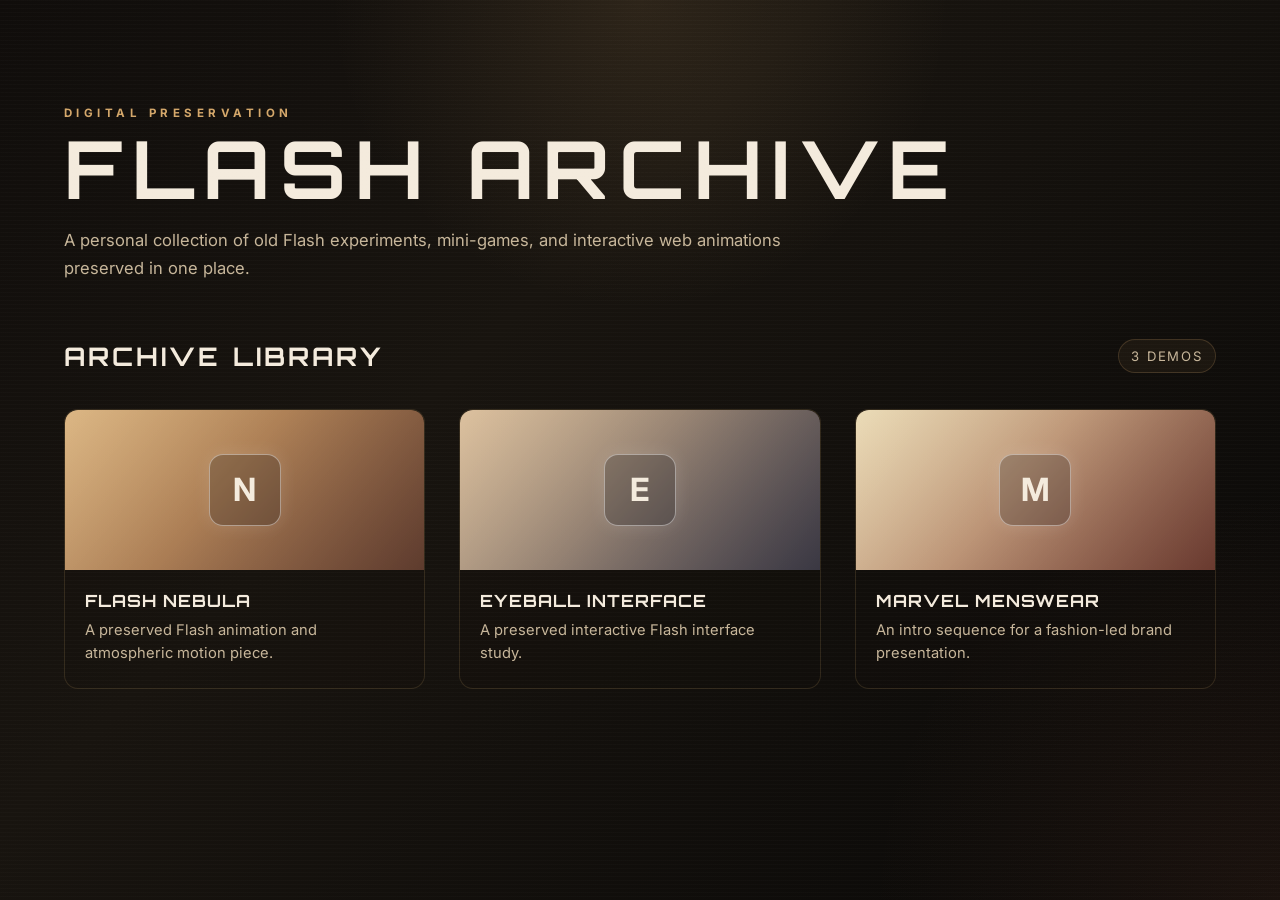
==== index.html @ b90683f7 "Initial Flash Archive site" ====
<!DOCTYPE html>
<html lang="en">
  <head>
    <meta charset="UTF-8" />
    <meta name="viewport" content="width=device-width, initial-scale=1.0" />
    <title>Flash Archive</title>
    <meta
      name="description"
      content="A home for archived Flash experiments, animations, and mini-games."
    />
    <link rel="preconnect" href="https://fonts.googleapis.com" />
    <link rel="preconnect" href="https://fonts.gstatic.com" crossorigin />
    <link
      href="https://fonts.googleapis.com/css2?family=Orbitron:wght@500;700;800&family=Inter:wght@400;500;600;700&display=swap"
      rel="stylesheet"
    />
    <link rel="stylesheet" href="assets/css/styles.css" />
  </head>
  <body>
    <div class="page-shell">
      <header class="site-header">
        <div class="brand-block">
          <p class="eyebrow">digital preservation</p>
          <h1>Flash Archive</h1>
        </div>
        <p class="subtitle">
          A personal collection of old Flash experiments, mini-games, and interactive
          web animations preserved in one place.
        </p>
      </header>

      <main>
        <section class="archive-panel">
          <div class="section-heading">
            <h2>Archive Library</h2>
            <span id="demo-count">0 demos</span>
          </div>
          <div id="demo-grid" class="demo-grid" aria-live="polite"></div>
        </section>
      </main>
    </div>

    <script src="assets/js/main.js"></script>
  </body>
</html>
---- assets/css/styles.css ----
:root {
  --bg: #120f0d;
  --bg-panel: rgba(24, 18, 14, 0.9);
  --bg-card: #1d1714;
  --bg-card-alt: #261f1a;
  --text: #f4ebdd;
  --muted: #c7b69a;
  --accent: #d4a76a;
  --accent-strong: #b86b4a;
  --accent-warm: #f0d3a3;
  --border: rgba(212, 167, 106, 0.24);
  --shadow: 0 18px 40px rgba(10, 7, 5, 0.7);
  --scanline: rgba(255, 255, 255, 0.025);
}

* {
  box-sizing: border-box;
}

html {
  scroll-behavior: smooth;
}

body {
  position: relative;
  margin: 0;
  min-height: 100vh;
  font-family: "Inter", sans-serif;
  color: var(--text);
  background:
    radial-gradient(circle at top, rgba(212, 167, 106, 0.12), transparent 28%),
    radial-gradient(circle at bottom right, rgba(184, 107, 74, 0.10), transparent 26%),
    linear-gradient(135deg, #100d0b 0%, #18140f 38%, #090807 100%);
}

body::before {
  content: "";
  position: fixed;
  inset: 0;
  background: repeating-linear-gradient(
    to bottom,
    var(--scanline),
    var(--scanline) 1px,
    transparent 1px,
    transparent 4px
  );
  pointer-events: none;
  opacity: 0.8;
}

img {
  max-width: 100%;
  display: block;
}

.page-shell {
  max-width: 1200px;
  margin: 0 auto;
  padding: 80px 24px 100px;
}

.site-header {
  margin-bottom: 56px;
  padding: 26px 0px 0;
  border: 0;
  border-radius: 0;
  background: transparent;
  box-shadow: none;
}

.brand-block {
  margin-bottom: 18px;
}

.eyebrow {
  margin: 0 0 8px;
  font-size: 0.72rem;
  letter-spacing: 0.28rem;
  text-transform: uppercase;
  color: var(--accent);
  font-weight: 700;
  text-shadow: none;
}

h1,
h2,
h3 {
  margin: 0;
  font-family: "Orbitron", sans-serif;
}

h1 {
  font-size: clamp(2.5rem, 7vw, 5rem);
  letter-spacing: 0.12em;
  text-transform: uppercase;
  line-height: 1;
  text-shadow: none;
}

.subtitle {
  max-width: 760px;
  margin: 0;
  color: var(--muted);
  font-size: 1.04rem;
  line-height: 1.7;
}

.archive-panel {
  background: transparent;
  border: 0;
  border-radius: 0;
  box-shadow: none;
  padding: 0;
  backdrop-filter: none;
}

.section-heading {
  display: flex;
  align-items: center;
  justify-content: space-between;
  gap: 16px;
  margin-bottom: 36px;
}

.section-heading h2 {
  font-size: clamp(1.1rem, 2vw, 1.7rem);
  letter-spacing: 0.12em;
  text-transform: uppercase;
  color: var(--text);
}

#demo-count {
  color: var(--muted);
  font-size: 0.82rem;
  letter-spacing: 0.14em;
  text-transform: uppercase;
  padding: 8px 12px;
  border: 1px solid rgba(212, 167, 106, 0.2);
  border-radius: 999px;
  background: rgba(212, 167, 106, 0.06);
}

.demo-grid {
  display: grid;
  grid-template-columns: repeat(auto-fit, minmax(220px, 1fr));
  gap: 34px;
}

.demo-card {
  background: rgba(24, 18, 14, 0.18);
  border: 1px solid rgba(212, 167, 106, 0.16);
  border-radius: 14px;
  overflow: hidden;
  transition: transform 0.2s ease, border-color 0.2s ease, opacity 0.2s ease;
  min-height: 280px;
  box-shadow: none;
}

.demo-card:hover {
  transform: translateY(-2px);
  border-color: rgba(212, 167, 106, 0.36);
  box-shadow: none;
  opacity: 0.96;
}

.demo-link {
  height: 100%;
  display: block;
  color: inherit;
  text-decoration: none;
}

.demo-thumb {
  position: relative;
  display: grid;
  place-items: center;
  min-height: 160px;
  background: linear-gradient(135deg, var(--thumb-start), var(--thumb-end));
  border: 0;
  border-radius: 12px 12px 0 0;
  isolation: isolate;
}

.demo-thumb::before {
  content: "";
  position: absolute;
  inset: 0;
  background: linear-gradient(130deg, rgba(255, 255, 255, 0.18), transparent 45%, rgba(0, 0, 0, 0.25));
}

.demo-thumb::after {
  content: "";
  position: absolute;
  inset: 12px;
  border: 0;
  border-radius: 12px;
  z-index: 0;
}

.demo-thumb span {
  position: relative;
  z-index: 1;
  display: inline-flex;
  align-items: center;
  justify-content: center;
  width: 72px;
  height: 72px;
  border-radius: 14px;
  border: 1px solid rgba(255,255,255,0.42);
  background: rgba(8, 12, 22, 0.22);
  font-size: 2rem;
  font-weight: 700;
  box-shadow: 0 0 18px rgba(255, 255, 255, 0.12);
  backdrop-filter: blur(2px);
}

.demo-card-body {
  padding: 20px 20px 22px;
}

.demo-card-body h3 {
  font-size: 1.05rem;
  margin-bottom: 8px;
  letter-spacing: 0.06em;
  text-transform: uppercase;
}

.demo-card-body p {
  margin: 0;
  color: var(--muted);
  line-height: 1.6;
  font-size: 0.92rem;
}

.demo-page {
  min-height: 100vh;
  background: #000;
}

.demo-page[data-theme="nebula"],
.demo-page[data-theme="eyeball"],
.demo-page[data-theme="marvel"],
.demo-page[data-theme="music"],
.demo-page[data-theme="demo-04"] {
  background: #000;
}

.demo-header {
  max-width: 1100px;
  margin: 0 auto;
  padding: 44px 24px 12px;
}

.back-link {
  display: inline-block;
  margin-bottom: 10px;
  color: #fff;
  text-decoration: none;
  font-weight: 700;
  opacity: 0.8;
}

.demo-header h1 {
  font-size: clamp(2rem, 5vw, 3.4rem);
  letter-spacing: 0.08em;
  color: #fff;
}

.demo-shell {
  max-width: 1100px;
  margin: 0 auto;
  padding: 18px 24px 80px;
}

.demo-stage {
  padding: 12px;
  border-radius: 16px;
  border: 1px solid rgba(255, 255, 255, 0.09);
  box-shadow: none;
  background: #000;
  display: flex;
  align-items: center;
  justify-content: center;
}

.demo-page[data-theme="nebula"] .demo-stage,
.demo-page[data-theme="eyeball"] .demo-stage,
.demo-page[data-theme="marvel"] .demo-stage,
.demo-page[data-theme="music"] .demo-stage,
.demo-page[data-theme="demo-04"] .demo-stage {
  background: #000;
  border-color: rgba(255, 255, 255, 0.08);
}

.flash-placeholder {
  display: grid;
  place-items: center;
  min-height: 540px;
  border-radius: 14px;
  background: #0d0d0d;
  border: 1px solid rgba(255, 255, 255, 0.08);
  color: var(--text);
  text-align: center;
  padding: 28px;
}

.flash-placeholder strong {
  display: block;
  margin-bottom: 10px;
  font-size: 1.3rem;
}

.flash-placeholder p {
  margin: 0;
  color: var(--muted);
  max-width: 600px;
  line-height: 1.7;
}

.flash-frame {
  display: none;
  width: 100%;
  min-height: 540px;
  border: 0;
  border-radius: 14px;
  background: #000;
  margin: 0 auto;
}

#flash-stage {
  display: flex;
  justify-content: center;
  align-items: center;
  width: 100%;
}

#flash-stage > * {
  margin: 0 auto;
}

@media (max-width: 640px) {
  .page-shell {
    padding-top: 36px;
  }

  .archive-panel {
    padding: 18px 14px;
  }

  .section-heading {
    flex-direction: column;
    align-items: flex-start;
  }

  .demo-stage {
    padding: 14px;
  }
}
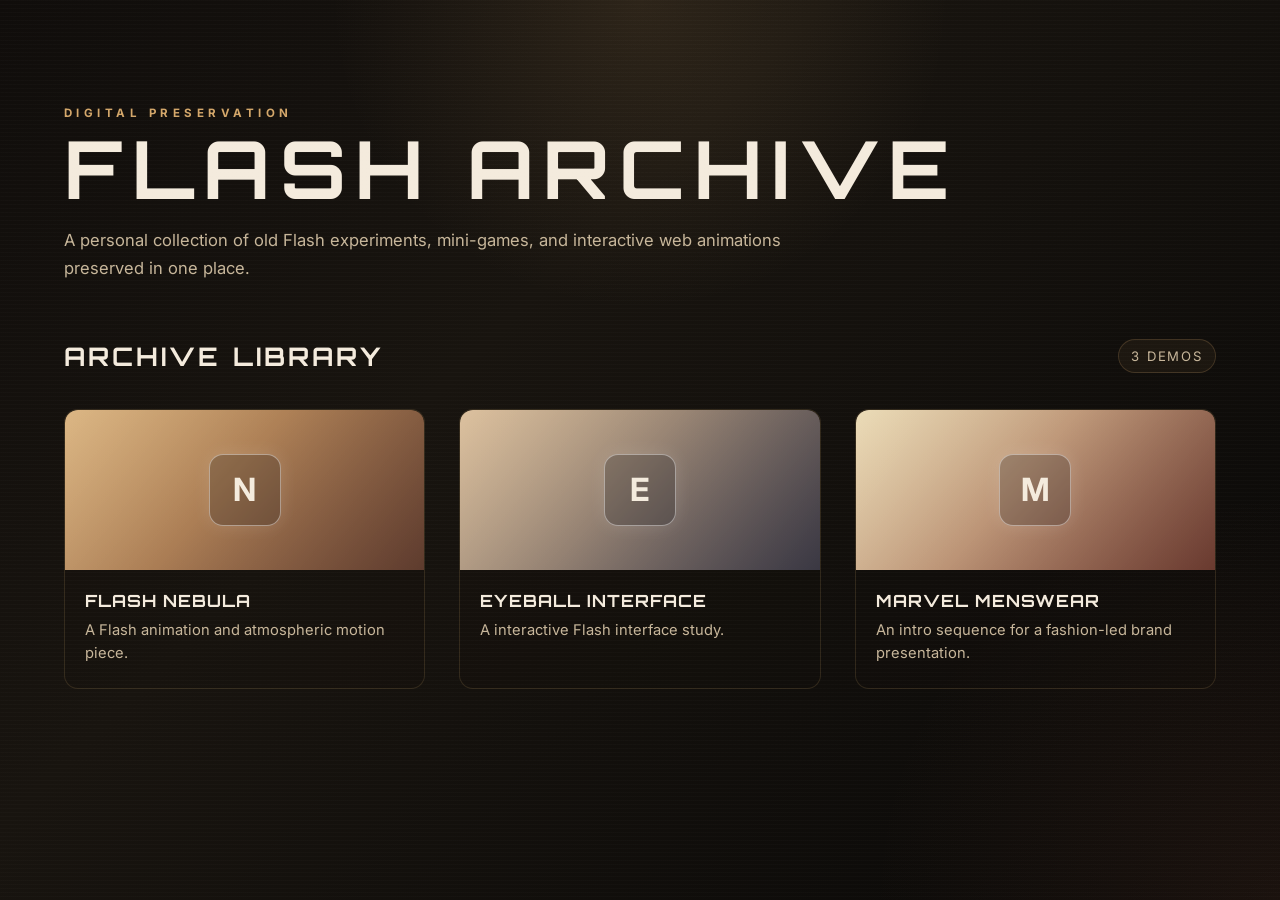
==== commit 4783dfc7: "social share meta" ====
--- a/index.html
+++ b/index.html
@@ -8,6 +8,25 @@
       name="description"
       content="A home for archived Flash experiments, animations, and mini-games."
     />
+    <meta property="og:type" content="website" />
+    <meta property="og:title" content="Flash Archive" />
+    <meta
+      property="og:description"
+      content="A preserved archive of Flash experiments, interactive pieces, and retro motion design."
+    />
+    <meta property="og:url" content="https://deuketc.github.io/flash-archive/" />
+    <meta property="og:image" content="https://deuketc.github.io/flash-archive/assets/images/flash-logo-social.png" />
+    <meta property="og:image:width" content="1200" />
+    <meta property="og:image:height" content="630" />
+    <meta property="og:site_name" content="Flash Archive" />
+    <meta name="twitter:card" content="summary_large_image" />
+    <meta name="twitter:title" content="Flash Archive" />
+    <meta
+      name="twitter:description"
+      content="A preserved archive of Flash experiments, interactive pieces, and retro motion design."
+    />
+    <meta name="twitter:image" content="https://deuketc.github.io/flash-archive/assets/images/flash-logo-social.png" />
+    <meta name="twitter:site" content="@deuketc" />
     <link rel="preconnect" href="https://fonts.googleapis.com" />
     <link rel="preconnect" href="https://fonts.gstatic.com" crossorigin />
     <link
